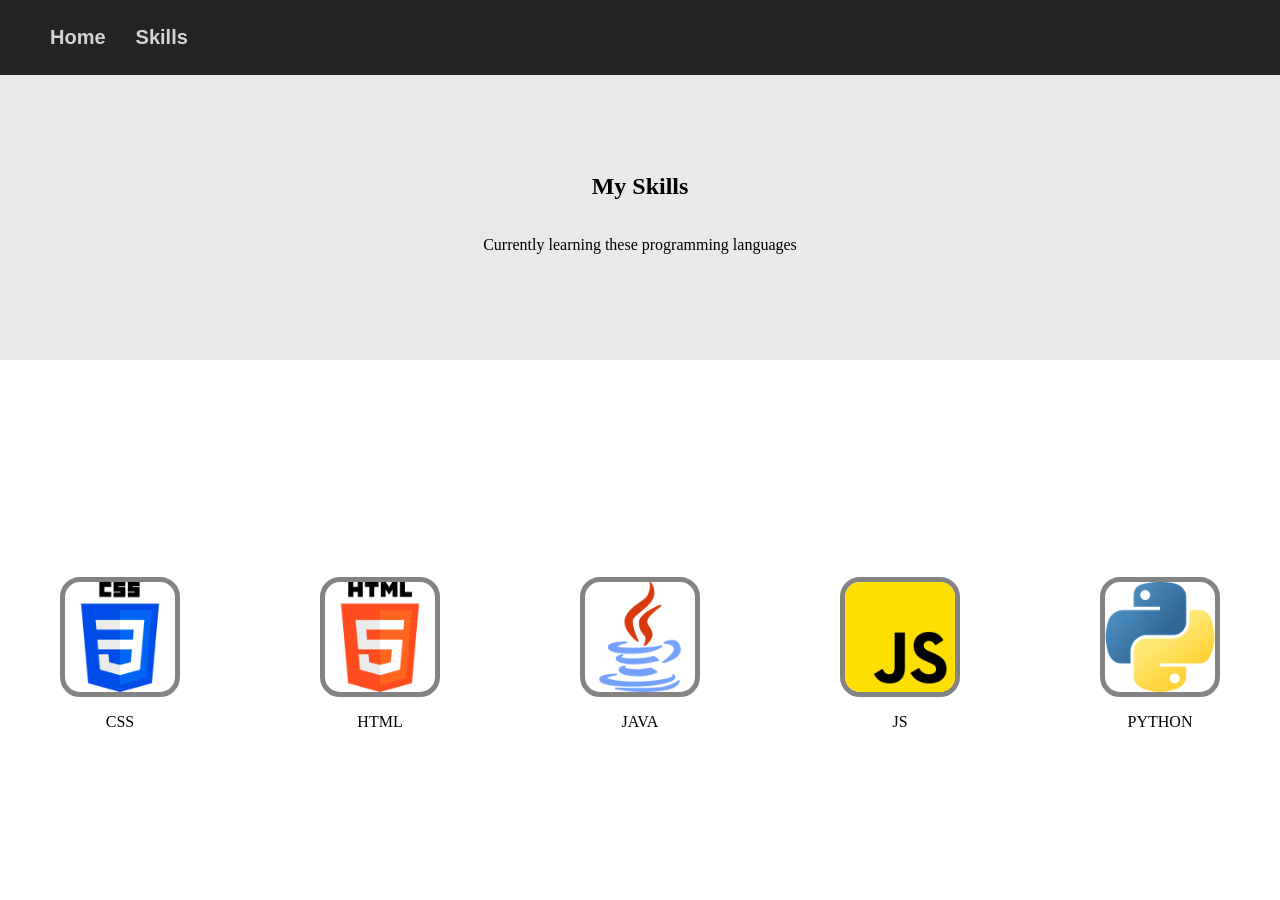
==== skills.html @ 7039677b "Huge changes" ====
<!DOCTYPE html>
<html lang="en">
<head>
    <meta charset="UTF-8">
    <meta name="viewport" content="width=device-width, initial-scale=1.0">
    <link rel="stylesheet" href="style.css">
    <title>Skills</title>
</head>
<body>
    <nav class="navbar">
        <ul class="links">
            <li><a href="index.html">Home</a></li>
            <li><a href="skills.html">Skills</a></li>
        </ul>
    </nav>
     <section class="skills">
        <div class="introduction">
            <h1>My Skills</h1>
            <p>Currently learning these programming languages</p>
        </div>
        <div class="skills_img">
            <div class="css">
                <img src="images/css.png" alt="css">
                <p>CSS</p>
            </div>
            <div class="html">
                <img src="images/html.png" alt="html">
                <p>HTML</p>
            </div>
            <div class="java">
                <img src="images/java.png" alt="java">
                <p>JAVA</p>
            </div>
            <div class="js">
                <img src="images/js.png" alt="js">
                <p>JS</p>
            </div>
            <div class="python">
                <img src="images/phyton.png" alt="python">
                <p>PYTHON</p>
            </div>
            
        </div>
    </section>
    
</body>
</html>
---- style.css ----
*{
    box-sizing: border-box;
}

.element::-webkit-scrollbar{
    display: none;
}

html{
    scroll-behavior: smooth;
}

body{
    display: flex;
    flex-direction: column;
    background: linear-gradient(to bottom, #e9e9e9 40%, #ffffff 40%);
    background-attachment: fixed;
    padding: 0;
    border: 0px;
    margin: 0;
    width: 100%;
    max-height: 100vh;
}



.navbar{
    display: flex;
    position: fixed;
    top: 0;
    background-color: rgb(36, 36, 36);
    padding: 10px;
    width: 100%;
}

.links{
    display: flex;
    list-style: none;
    gap: 30px;
    font-family: Arial, Helvetica, sans-serif;
}

.links a{
    text-decoration: none;
    color: rgb(211, 211, 211);
    font-weight: 650;
    font-size: 1.25rem;
}

.main-section{
    display: flex;
    justify-content: space-between;
    align-items: center;
    flex-direction: column;
    top: 0;
    margin: 100px;
    margin-top: 100px;
    max-height: 100vh;
    flex: 1;
}

.texts{
    max-width: 50%;
    display: flex;
    align-items: center;
    flex-direction: column;
}

.texts h1{
    font-size: 5rem;
    font-family: Arial, Helvetica, sans-serif;
}

.texts h2{
    font-family: Arial, Helvetica, sans-serif;
    text-align: center;
    color: rgb(102, 102, 102);
}

.texts p{
    font-family: Arial, Helvetica, sans-serif;
    color: rgb(102, 102, 102);
}

.image{

    max-width: 40%;
    display: flex;
    justify-content: center;
}

.image img{
    width: 100%;
    max-width: 350px;
    border-radius: 50%;
    border-width: 10px;
    border-style: solid;
    border-color: white;
}

.bottom{
    background-color: rgb(36, 36, 36);
    padding: 40px 20px;
    border-top: 1px solid#333;
    height: 10vh;
}

.skills{
    min-height: 100vh;
    max-width: 100vw;
    display: flex;
    flex-wrap: wrap;
    justify-content: center;
    align-items: center;
}

.skills_img{
    display: flex;
    align-items: center;
    align-content: center;
    justify-content: center;
    gap: 20px;
    
}


.skills img{
    max-width: 50%;
    border-width: 5px;
    border-style: solid;
    border-color: rgb(131, 131, 131);
    border-radius: 20px;
}

.skills_img div{
    display: flex;
    align-items: center;
    justify-content: center;
    align-content: center;
    flex-direction: column;
}

.introduction{
    display: flex;
    align-items: center;
    justify-content: center;
    flex-direction: column;
}
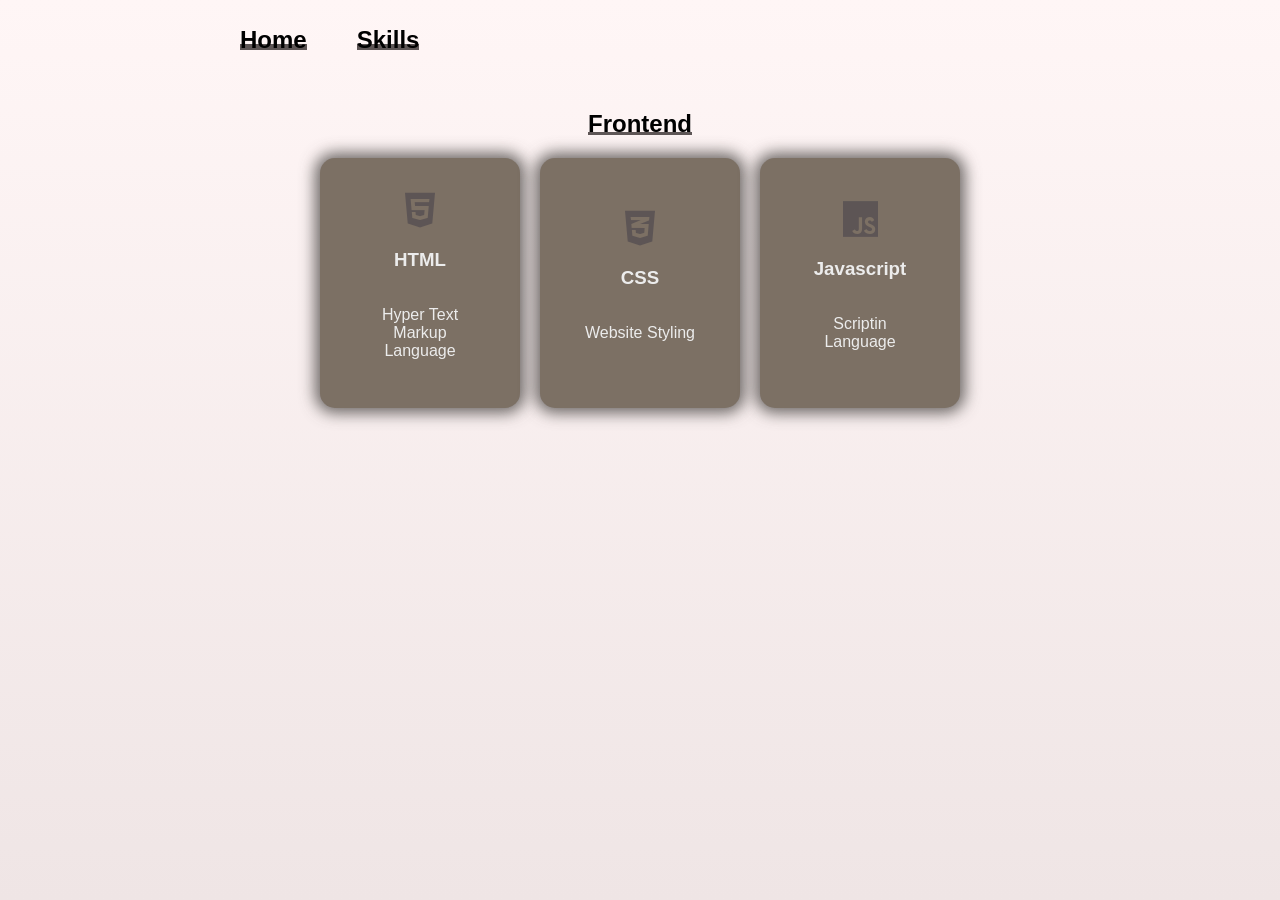
==== commit 5abd7e29: "Huge Changes" ====
--- a/skills.html
+++ b/skills.html
@@ -3,7 +3,8 @@
 <head>
     <meta charset="UTF-8">
     <meta name="viewport" content="width=device-width, initial-scale=1.0">
-    <link rel="stylesheet" href="style.css">
+    <link rel="stylesheet" href="skills.css">
+    <link rel="stylesheet" href="https://cdnjs.cloudflare.com/ajax/libs/font-awesome/6.5.1/css/all.min.css" integrity="sha512-DTOQO9RWCH3ppGqcWaEA1BIZOC6xxalwEsw9c2QQeAIftl+Vegovlnee1c9QX4TctnWMn13TZye+giMm8e2LwA==" crossorigin="anonymous" referrerpolicy="no-referrer" />
     <title>Skills</title>
 </head>
 <body>
@@ -14,32 +15,23 @@
         </ul>
     </nav>
      <section class="skills">
-        <div class="introduction">
-            <h1>My Skills</h1>
-            <p>Currently learning these programming languages</p>
-        </div>
-        <div class="skills_img">
+        <h1>Frontend</h1>
+        <div class="front-end">        
+            <div class="html">
+                <div class="iconhtml"><i class="fa-brands fa-html5"></i></div>             
+                <h3>HTML</h3>
+                <p>Hyper Text Markup Language</p>
+            </div>
             <div class="css">
-                <img src="images/css.png" alt="css">
-                <p>CSS</p>
+                <div class="iconcss"><i class="fa-brands fa-css3-alt"></i></div>               
+                <h3>CSS</h3>
+                <p>Website Styling</p>
             </div>
-            <div class="html">
-                <img src="images/html.png" alt="html">
-                <p>HTML</p>
+            <div class="javascript">
+                <div class="iconjs"><i class="fa-brands fa-js"></i></div>              
+                <h3>Javascript</h3>
+                <p>Scriptin Language</p>
             </div>
-            <div class="java">
-                <img src="images/java.png" alt="java">
-                <p>JAVA</p>
-            </div>
-            <div class="js">
-                <img src="images/js.png" alt="js">
-                <p>JS</p>
-            </div>
-            <div class="python">
-                <img src="images/phyton.png" alt="python">
-                <p>PYTHON</p>
-            </div>
-            
         </div>
     </section>
     
--- a/skills.css
+++ b/skills.css
@@ -0,0 +1,119 @@
+*{
+    box-sizing: border-box;
+}
+
+.element::-webkit-scrollbar{
+    display: none;
+}
+
+html{
+    scroll-behavior: smooth;
+}
+
+body{
+    display: flex;
+    flex-direction: column;
+    background-image: linear-gradient(to bottom, #fff6f6, #efe5e5);
+    background-size: cover;
+    background-position: center top;
+    background-repeat: no-repeat;
+    background-attachment: fixed;
+    padding: 0;
+    border: 0px;
+    margin: 0;
+    width: 100%;
+    max-height: 300vh;
+}
+
+.navbar{
+    display: flex;
+    position: sticky;
+    top: 0;
+    padding: 10px 200px;
+    width: 100%;
+}
+
+
+
+
+.links{
+    display: flex;
+    list-style: none;
+    gap: 50px;
+    font-family: Arial, Helvetica, sans-serif;
+}
+
+.links a{
+    text-decoration: none;
+    color: rgb(0, 0, 0);
+    font-weight: 900;
+    font-size: 1.5rem;
+    background-image: linear-gradient(120deg, #5d5555 0%, #5d5555 100%);
+    background-repeat: no-repeat;
+    background-size: 100% 0.4rem;
+    background-position: 0 89%;
+    transition: background-size 0.5s ease;
+}
+
+.links a:hover{
+    background-size: 100% 1.8rem;
+}
+
+.skills{
+    max-width: 100vw;
+    max-height: 100vh;
+    display: flex;
+    justify-content: center;
+    align-items: center;
+    align-content: center;
+    flex-direction: column;
+    padding-top: 10px;
+    font-family: Arial, Helvetica, sans-serif;
+}
+
+.skills h1{
+    font-weight: 900;
+    background-image: linear-gradient(120deg, #5d5555 0%, #5d5555 100%);
+    background-repeat: no-repeat;
+    background-size: 100% 0.2rem;
+    background-position: 0 89%;
+}
+
+.front-end{
+    display: flex;
+    justify-content: space-between;
+    align-items: center;
+    align-content: center;
+    gap: 20px;
+
+}
+
+.front-end h3, p{
+    color: rgb(236, 236, 236);
+}
+
+.html, .css, .javascript{
+    display: flex;
+    justify-content: center;
+    align-items: center;
+    align-content: center;
+    flex-direction: column;
+    text-align: center;
+    box-shadow: 0 0 15px 5px rgba(71, 68, 65, 0.8);
+    border-radius: 15px;
+    padding: 40px;
+    height: 250px;
+    width: 200px;
+    background-color: #7c7064;
+    transition: all 0.5s ease;
+}
+
+.html:hover, .css:hover, .javascript:hover{
+    transform: scale(1.2);
+    flex: 2;
+}
+
+.front-end i{
+    color: #5d5555;
+    font-size: 40px;
+}
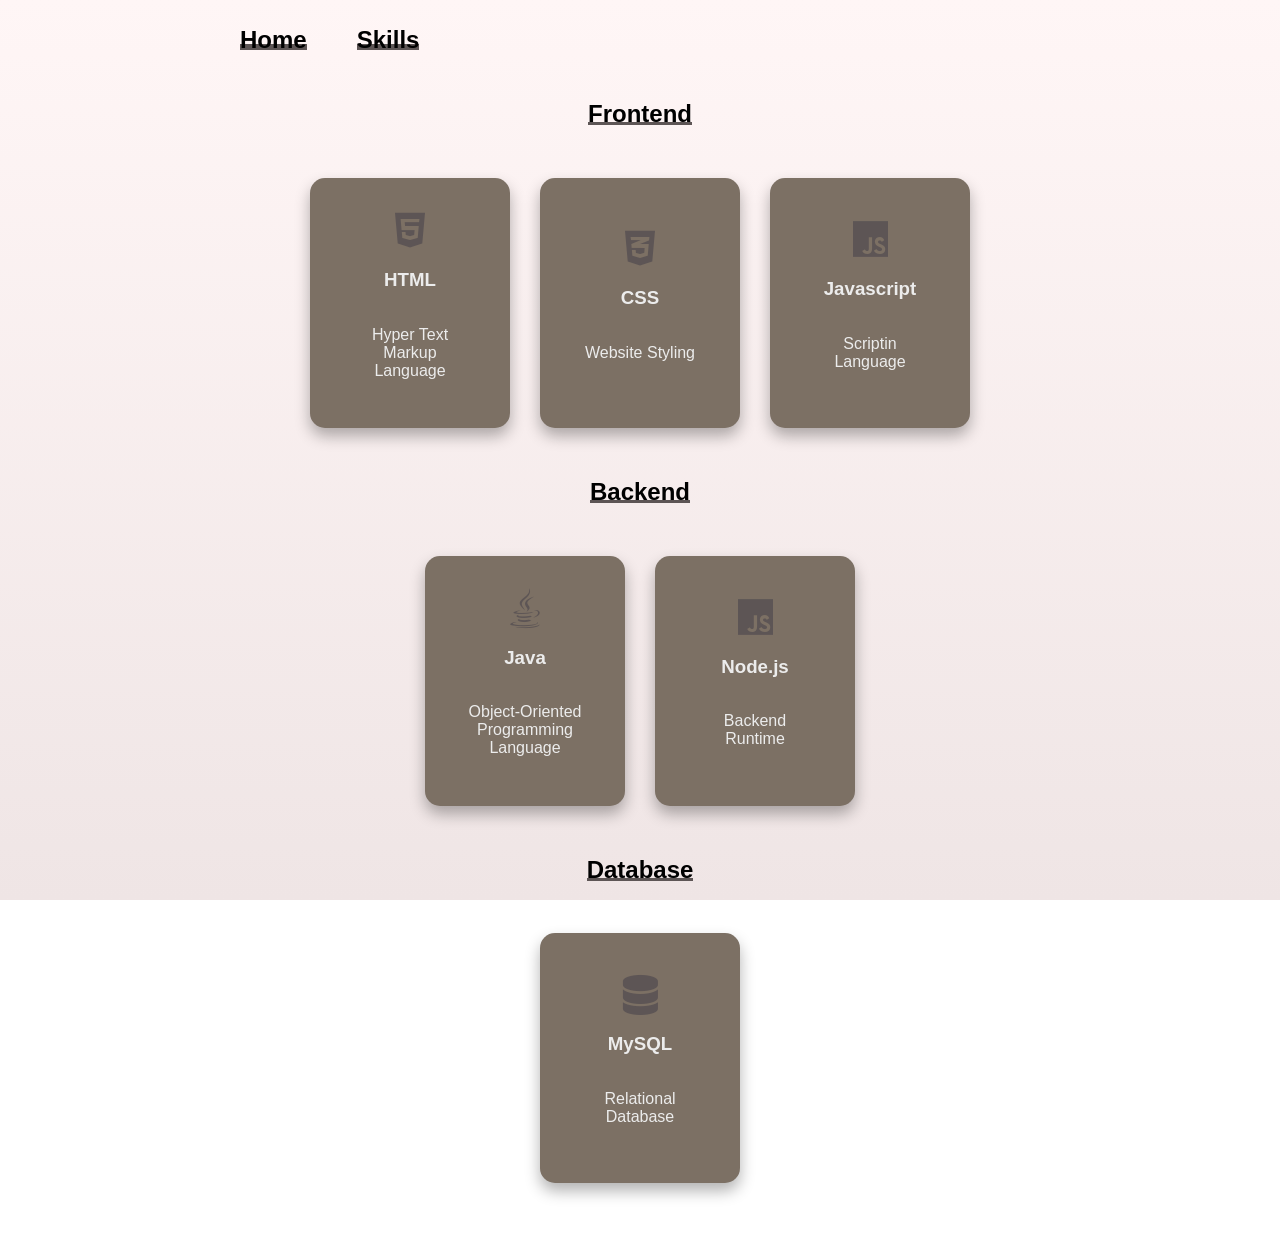
==== commit dda69a03: "Changes" ====
--- a/skills.html
+++ b/skills.html
@@ -33,6 +33,27 @@
                 <p>Scriptin Language</p>
             </div>
         </div>
+        <h1>Backend</h1>
+        <div class="back-end">
+            <div class="java">
+                <div class="iconjava"><i class="fa-brands fa-java"></i></div>
+                <h3>Java</h3>
+                <p>Object-Oriented Programming Language</p>
+            </div>
+            <div class="nodejs">
+                <div class="iconnodejs"><i class="fa-brands fa-js"></i></div>
+                <h3>Node.js</h3>
+                <p>Backend Runtime</p>
+            </div>
+        </div>
+        <h1>Database</h1>
+        <div class="database">
+            <div class="mysql">
+                <div class="iconmysql"><i class="fa-solid fa-database"></i></div>
+                <h3>MySQL</h3>
+                <p>Relational Database</p>
+            </div>
+        </div>
     </section>
     
 </body>
--- a/skills.css
+++ b/skills.css
@@ -18,7 +18,6 @@
     background-position: center top;
     background-repeat: no-repeat;
     background-attachment: fixed;
-    padding: 0;
     border: 0px;
     margin: 0;
     width: 100%;
@@ -60,15 +59,17 @@
 }
 
 .skills{
-    max-width: 100vw;
-    max-height: 100vh;
+    width: 100%;
+    min-height: 100vh;
     display: flex;
     justify-content: center;
     align-items: center;
     align-content: center;
     flex-direction: column;
-    padding-top: 10px;
+    box-sizing: border-box;
     font-family: Arial, Helvetica, sans-serif;
+    gap: 30px;
+    margin-bottom: 60px;
 }
 
 .skills h1{
@@ -79,27 +80,27 @@
     background-position: 0 89%;
 }
 
-.front-end{
+.front-end, .back-end{
     display: flex;
     justify-content: space-between;
     align-items: center;
     align-content: center;
-    gap: 20px;
+    gap: 30px;
 
 }
 
-.front-end h3, p{
+.front-end h3, p, .back-end h3, .database h3{
     color: rgb(236, 236, 236);
 }
 
-.html, .css, .javascript{
+.html, .css, .javascript, .java, .nodejs, .mysql{
     display: flex;
     justify-content: center;
     align-items: center;
     align-content: center;
     flex-direction: column;
     text-align: center;
-    box-shadow: 0 0 15px 5px rgba(71, 68, 65, 0.8);
+    box-shadow: 0px 8px 15px rgba(0, 0, 0, 0.3);
     border-radius: 15px;
     padding: 40px;
     height: 250px;
@@ -108,12 +109,12 @@
     transition: all 0.5s ease;
 }
 
-.html:hover, .css:hover, .javascript:hover{
-    transform: scale(1.2);
-    flex: 2;
+.html:hover, .css:hover, .javascript:hover, .java:hover, .nodejs:hover, .mysql:hover{
+    transform: scale(1.15);
+    box-shadow: 0 0 15px 5px rgba(71, 68, 65, 0.8);
 }
 
-.front-end i{
+.front-end i, .back-end i, .database i{
     color: #5d5555;
     font-size: 40px;
 }
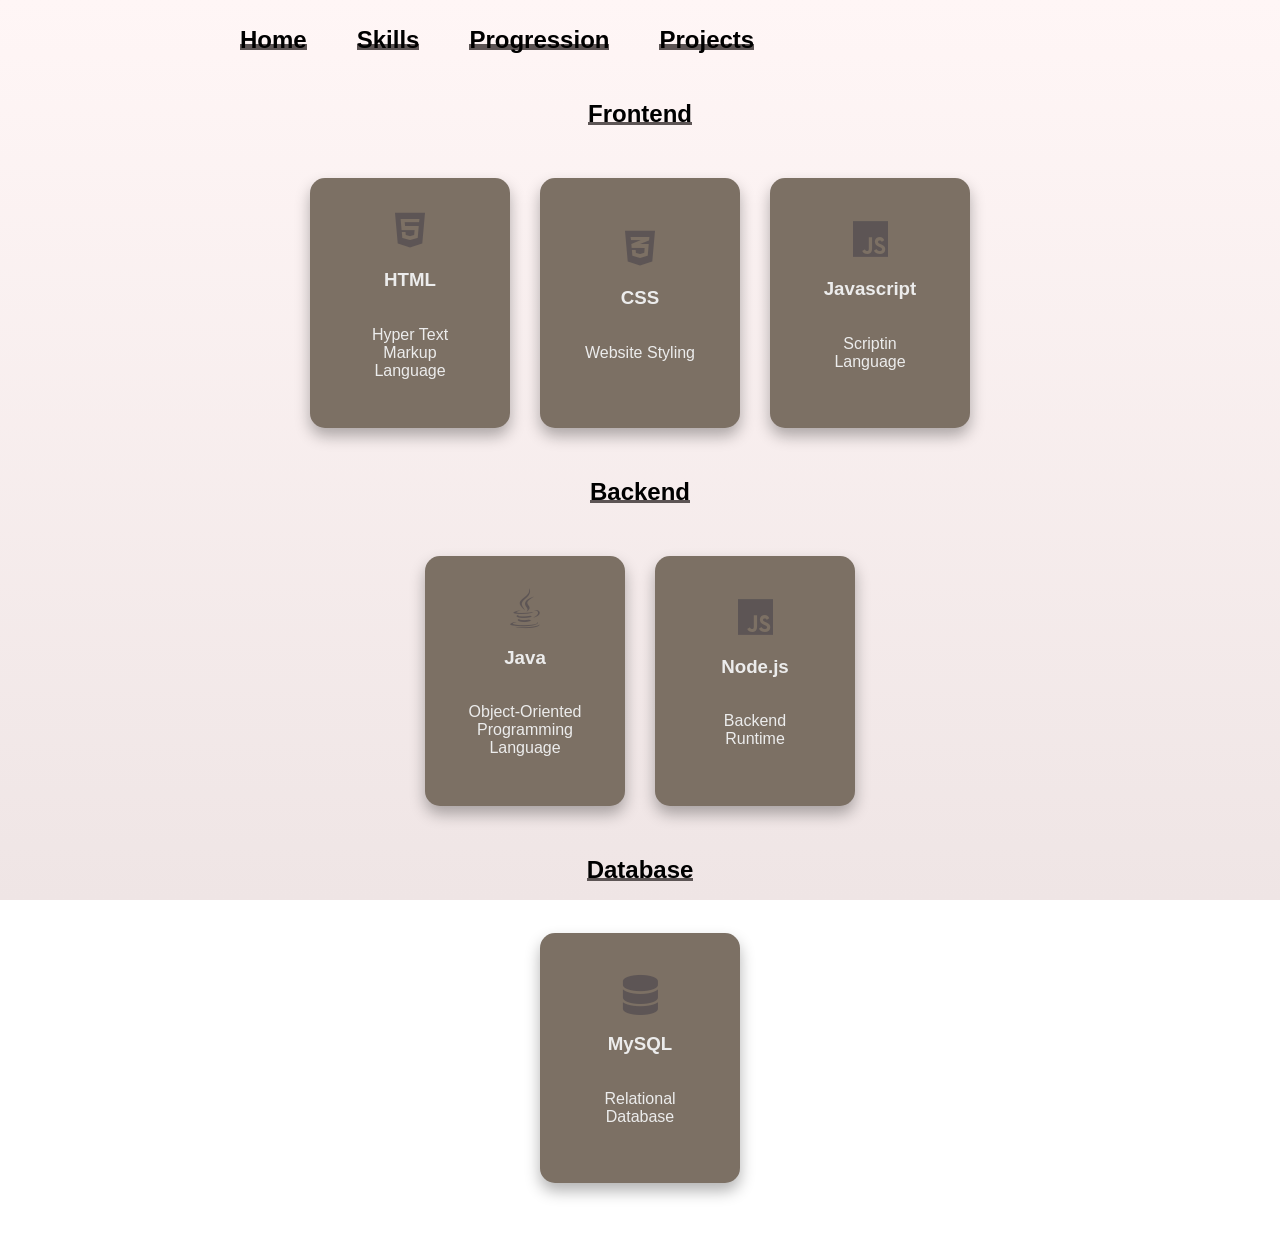
==== commit 2df2cf05: "Added progression" ====
--- a/skills.html
+++ b/skills.html
@@ -12,6 +12,8 @@
         <ul class="links">
             <li><a href="index.html">Home</a></li>
             <li><a href="skills.html">Skills</a></li>
+            <li><a href="progression.html">Progression</a></li>
+            <li><a href="">Projects</a></li>
         </ul>
     </nav>
      <section class="skills">
